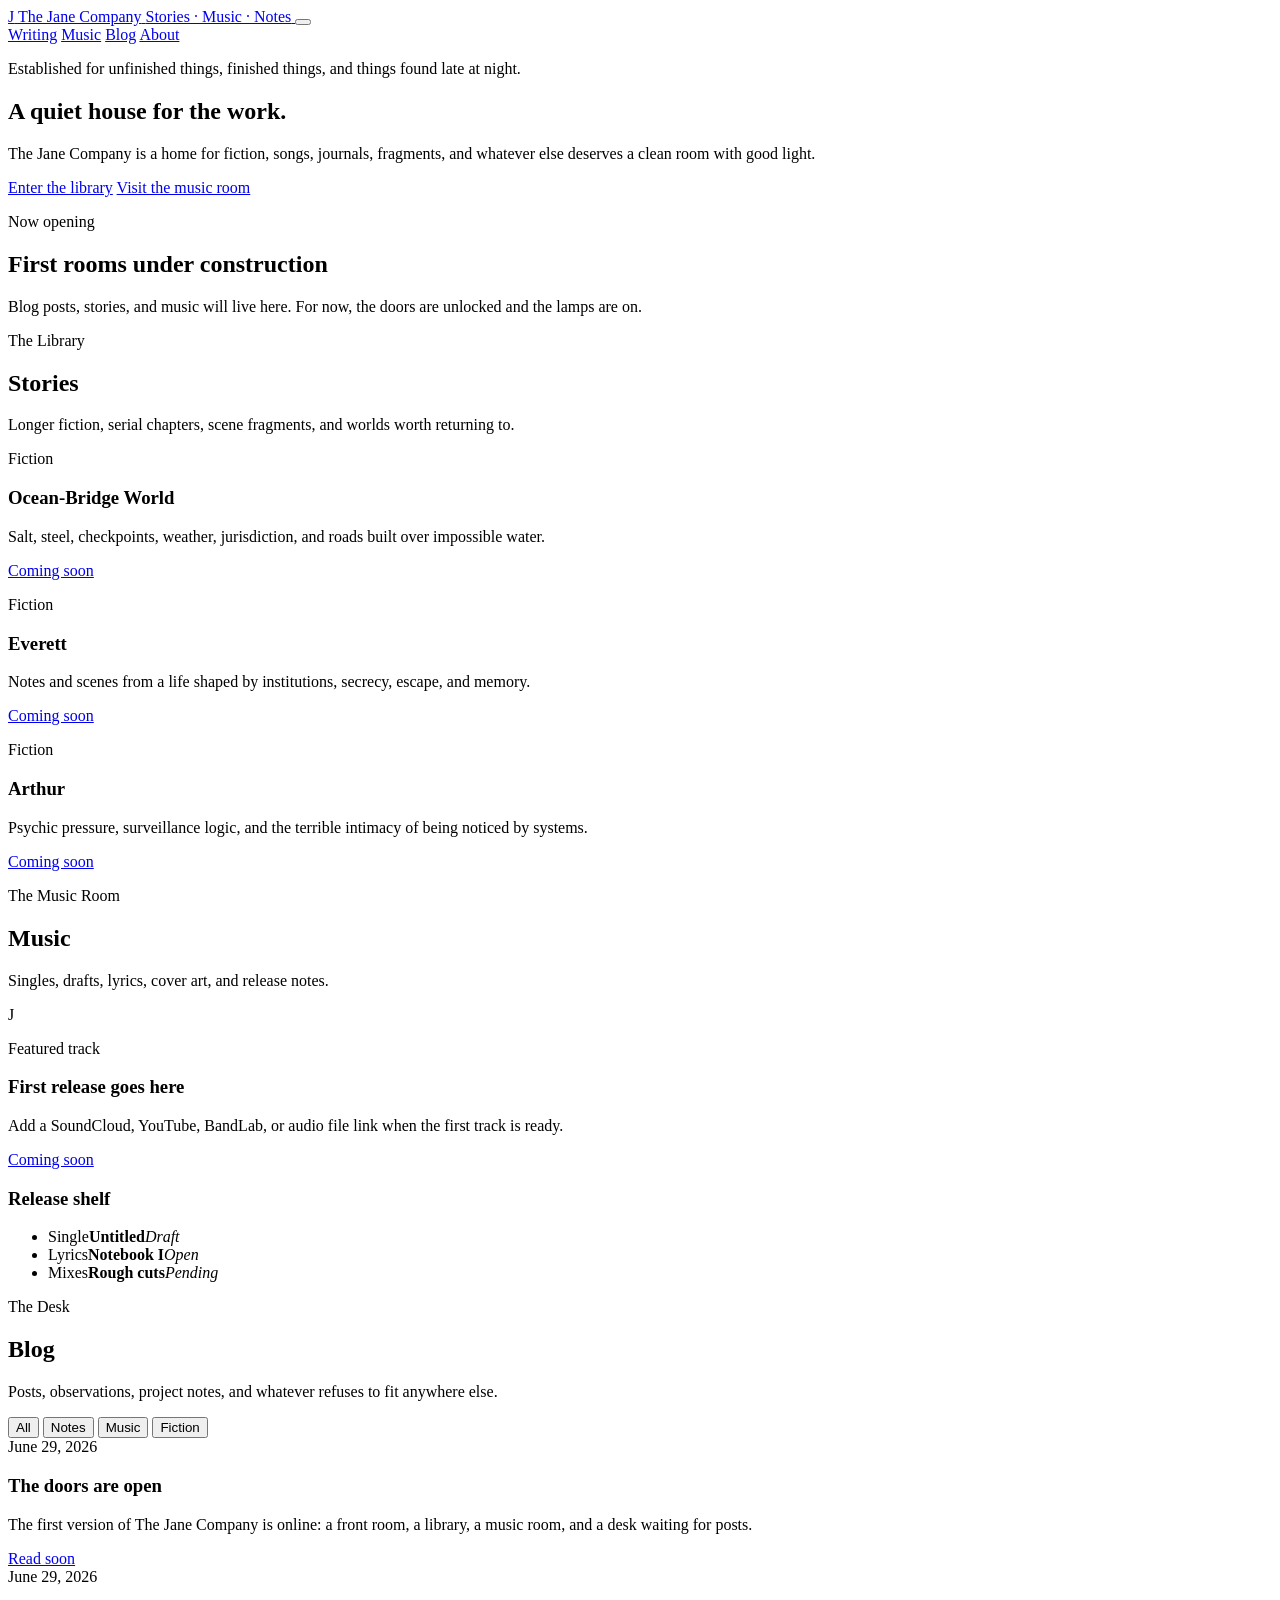
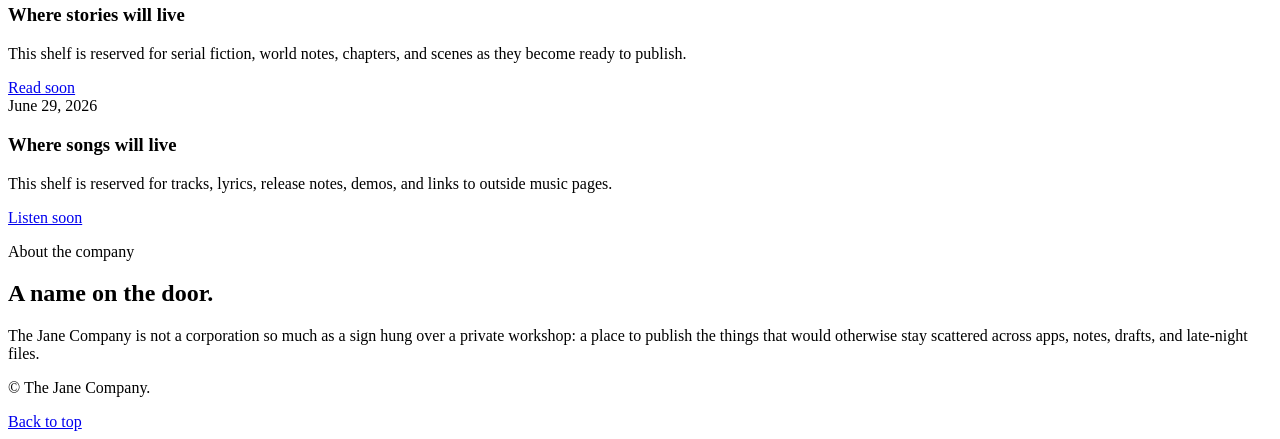
==== index.html @ 26d92b32 "Create first Jane Company homepage" ====
<!doctype html>
<html lang="en">
<head>
  <meta charset="utf-8" />
  <meta name="viewport" content="width=device-width, initial-scale=1" />
  <title>The Jane Company</title>
  <meta name="description" content="The Jane Company: stories, music, notes, and other works by Jane." />
  <meta name="theme-color" content="#efe6d2" />
  <link rel="stylesheet" href="styles.css" />
</head>
<body>
  <div class="site-shell">
    <header class="site-header" id="top">
      <a class="brand" href="#top" aria-label="The Jane Company home">
        <span class="brand-mark">J</span>
        <span>
          <span class="brand-name">The Jane Company</span>
          <span class="brand-line">Stories · Music · Notes</span>
        </span>
      </a>

      <button class="menu-toggle" type="button" aria-label="Open navigation" aria-expanded="false">
        <span></span>
        <span></span>
      </button>

      <nav class="site-nav" aria-label="Primary navigation">
        <a href="#writing">Writing</a>
        <a href="#music">Music</a>
        <a href="#journal">Blog</a>
        <a href="#about">About</a>
      </nav>
    </header>

    <main>
      <section class="hero section-panel" aria-labelledby="hero-title">
        <div class="hero-copy">
          <p class="eyebrow">Established for unfinished things, finished things, and things found late at night.</p>
          <h1 id="hero-title">A quiet house for the work.</h1>
          <p class="hero-text">
            The Jane Company is a home for fiction, songs, journals, fragments, and whatever else deserves a clean room with good light.
          </p>
          <div class="hero-actions" aria-label="Featured links">
            <a class="button primary" href="#writing">Enter the library</a>
            <a class="button" href="#music">Visit the music room</a>
          </div>
        </div>

        <aside class="notice-card" aria-label="Current notice">
          <p class="notice-label">Now opening</p>
          <h2>First rooms under construction</h2>
          <p>
            Blog posts, stories, and music will live here. For now, the doors are unlocked and the lamps are on.
          </p>
        </aside>
      </section>

      <section class="collection section-panel" id="writing" aria-labelledby="writing-title">
        <div class="section-heading">
          <p class="eyebrow">The Library</p>
          <h2 id="writing-title">Stories</h2>
          <p>Longer fiction, serial chapters, scene fragments, and worlds worth returning to.</p>
        </div>

        <div class="card-grid">
          <article class="work-card">
            <p class="card-kicker">Fiction</p>
            <h3>Ocean-Bridge World</h3>
            <p>
              Salt, steel, checkpoints, weather, jurisdiction, and roads built over impossible water.
            </p>
            <a href="#" aria-label="Ocean-Bridge World coming soon">Coming soon</a>
          </article>

          <article class="work-card">
            <p class="card-kicker">Fiction</p>
            <h3>Everett</h3>
            <p>
              Notes and scenes from a life shaped by institutions, secrecy, escape, and memory.
            </p>
            <a href="#" aria-label="Everett coming soon">Coming soon</a>
          </article>

          <article class="work-card">
            <p class="card-kicker">Fiction</p>
            <h3>Arthur</h3>
            <p>
              Psychic pressure, surveillance logic, and the terrible intimacy of being noticed by systems.
            </p>
            <a href="#" aria-label="Arthur coming soon">Coming soon</a>
          </article>
        </div>
      </section>

      <section class="music section-panel" id="music" aria-labelledby="music-title">
        <div class="section-heading">
          <p class="eyebrow">The Music Room</p>
          <h2 id="music-title">Music</h2>
          <p>Singles, drafts, lyrics, cover art, and release notes.</p>
        </div>

        <div class="music-board">
          <article class="record-card">
            <div class="record-art" aria-hidden="true">
              <span>J</span>
            </div>
            <div>
              <p class="card-kicker">Featured track</p>
              <h3>First release goes here</h3>
              <p>
                Add a SoundCloud, YouTube, BandLab, or audio file link when the first track is ready.
              </p>
              <a class="button small" href="#" aria-label="Music link coming soon">Coming soon</a>
            </div>
          </article>

          <div class="music-notes">
            <h3>Release shelf</h3>
            <ul>
              <li><span>Single</span><strong>Untitled</strong><em>Draft</em></li>
              <li><span>Lyrics</span><strong>Notebook I</strong><em>Open</em></li>
              <li><span>Mixes</span><strong>Rough cuts</strong><em>Pending</em></li>
            </ul>
          </div>
        </div>
      </section>

      <section class="journal section-panel" id="journal" aria-labelledby="journal-title">
        <div class="section-heading">
          <p class="eyebrow">The Desk</p>
          <h2 id="journal-title">Blog</h2>
          <p>Posts, observations, project notes, and whatever refuses to fit anywhere else.</p>
        </div>

        <div class="filter-row" aria-label="Post filters">
          <button class="filter-button active" type="button" data-filter="all">All</button>
          <button class="filter-button" type="button" data-filter="notes">Notes</button>
          <button class="filter-button" type="button" data-filter="music">Music</button>
          <button class="filter-button" type="button" data-filter="fiction">Fiction</button>
        </div>

        <div class="post-list" id="post-list">
          <article class="post-card" data-kind="notes">
            <time datetime="2026-06-29">June 29, 2026</time>
            <h3>The doors are open</h3>
            <p>
              The first version of The Jane Company is online: a front room, a library, a music room, and a desk waiting for posts.
            </p>
            <a href="#">Read soon</a>
          </article>

          <article class="post-card" data-kind="fiction">
            <time datetime="2026-06-29">June 29, 2026</time>
            <h3>Where stories will live</h3>
            <p>
              This shelf is reserved for serial fiction, world notes, chapters, and scenes as they become ready to publish.
            </p>
            <a href="#">Read soon</a>
          </article>

          <article class="post-card" data-kind="music">
            <time datetime="2026-06-29">June 29, 2026</time>
            <h3>Where songs will live</h3>
            <p>
              This shelf is reserved for tracks, lyrics, release notes, demos, and links to outside music pages.
            </p>
            <a href="#">Listen soon</a>
          </article>
        </div>
      </section>

      <section class="about section-panel" id="about" aria-labelledby="about-title">
        <div class="section-heading narrow">
          <p class="eyebrow">About the company</p>
          <h2 id="about-title">A name on the door.</h2>
          <p>
            The Jane Company is not a corporation so much as a sign hung over a private workshop: a place to publish the things that would otherwise stay scattered across apps, notes, drafts, and late-night files.
          </p>
        </div>
      </section>
    </main>

    <footer class="site-footer">
      <p>© <span id="year"></span> The Jane Company.</p>
      <a href="#top">Back to top</a>
    </footer>
  </div>

  <script src="script.js"></script>
</body>
</html>
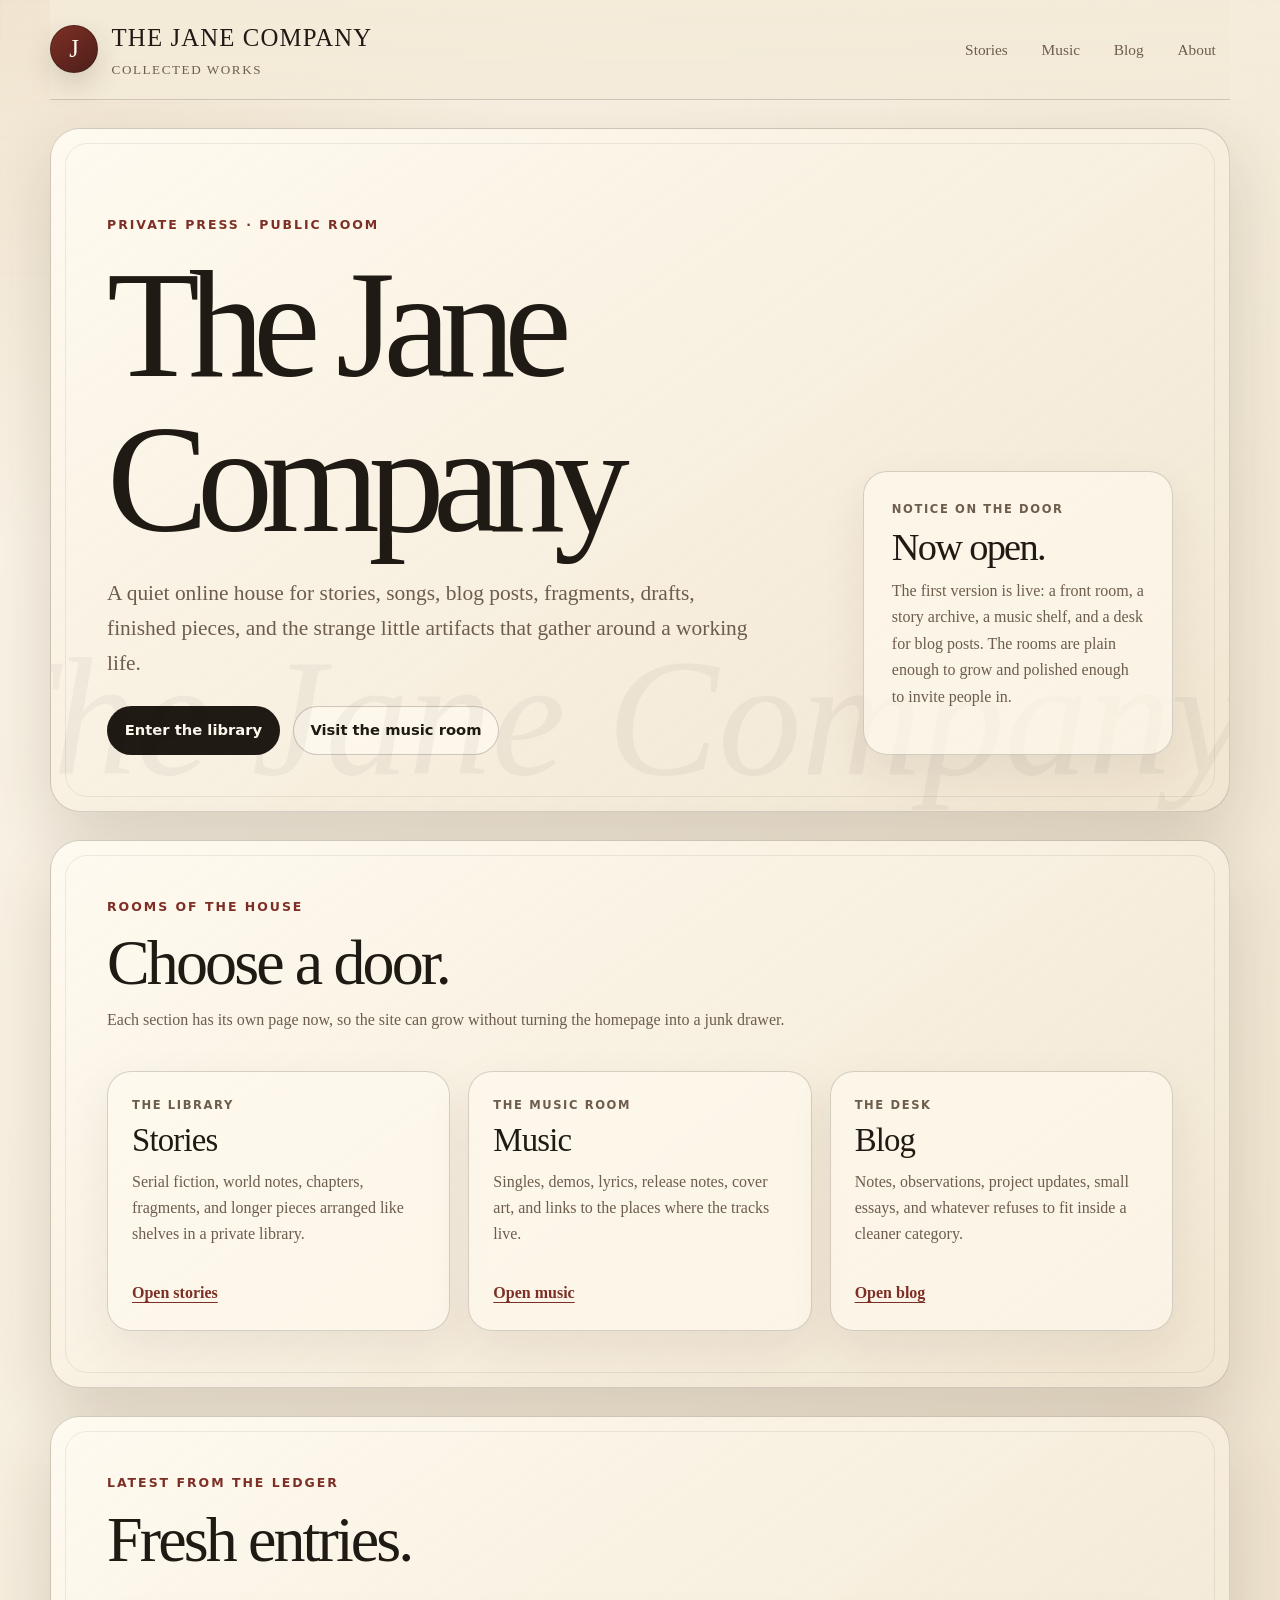
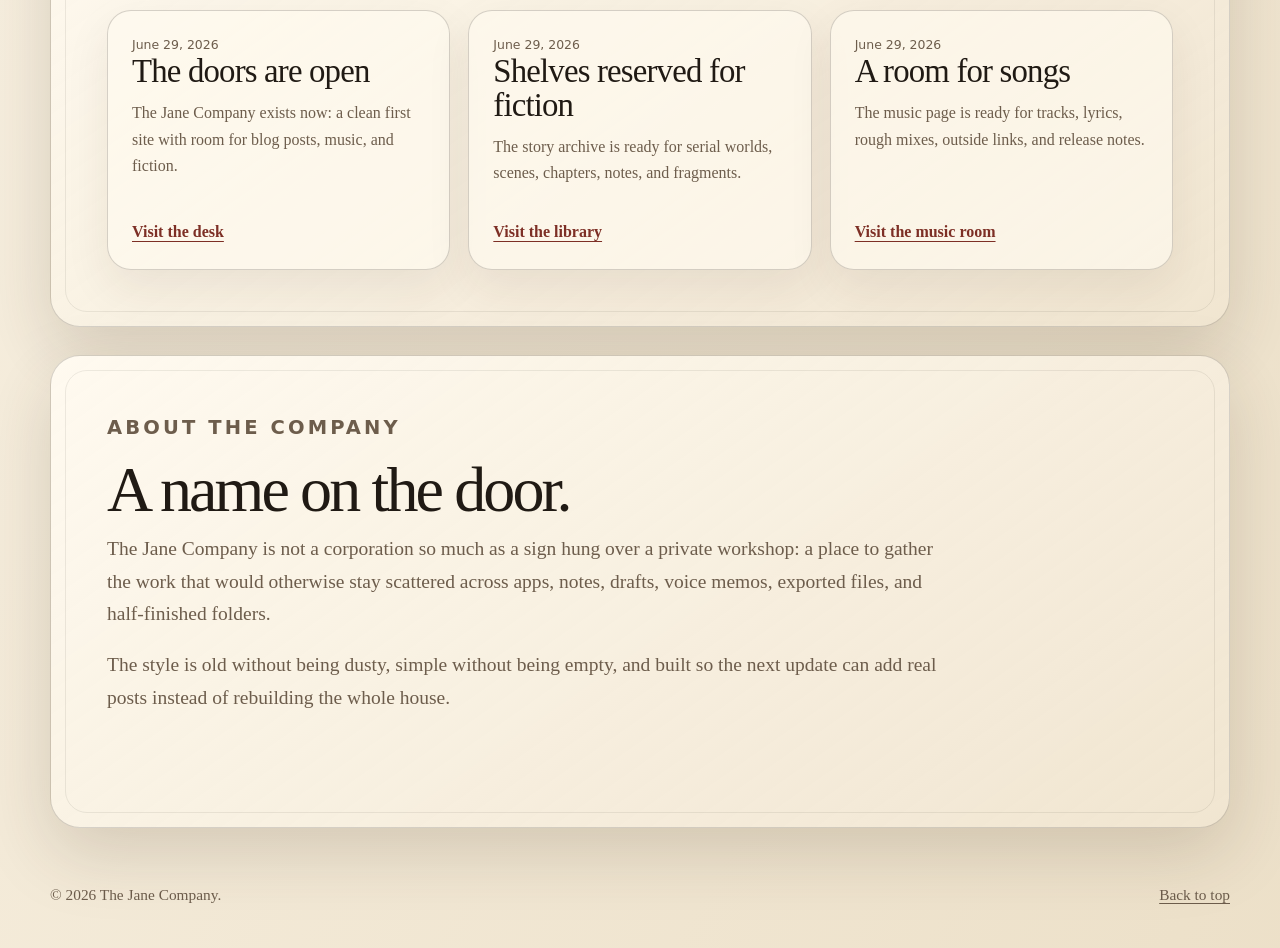
==== commit e9ef3940: "Polish homepage into publishing-house landing page" ====
--- a/index.html
+++ b/index.html
@@ -4,18 +4,18 @@
   <meta charset="utf-8" />
   <meta name="viewport" content="width=device-width, initial-scale=1" />
   <title>The Jane Company</title>
-  <meta name="description" content="The Jane Company: stories, music, notes, and other works by Jane." />
+  <meta name="description" content="The Jane Company: stories, music, blog posts, notes, and collected works by Jane." />
   <meta name="theme-color" content="#efe6d2" />
   <link rel="stylesheet" href="styles.css" />
 </head>
 <body>
   <div class="site-shell">
     <header class="site-header" id="top">
-      <a class="brand" href="#top" aria-label="The Jane Company home">
+      <a class="brand" href="index.html" aria-label="The Jane Company home">
         <span class="brand-mark">J</span>
         <span>
           <span class="brand-name">The Jane Company</span>
-          <span class="brand-line">Stories · Music · Notes</span>
+          <span class="brand-line">Collected works</span>
         </span>
       </a>
 
@@ -25,9 +25,9 @@
       </button>
 
       <nav class="site-nav" aria-label="Primary navigation">
-        <a href="#writing">Writing</a>
-        <a href="#music">Music</a>
-        <a href="#journal">Blog</a>
+        <a href="stories/">Stories</a>
+        <a href="music/">Music</a>
+        <a href="blog/">Blog</a>
         <a href="#about">About</a>
       </nav>
     </header>
@@ -35,136 +35,95 @@
     <main>
       <section class="hero section-panel" aria-labelledby="hero-title">
         <div class="hero-copy">
-          <p class="eyebrow">Established for unfinished things, finished things, and things found late at night.</p>
-          <h1 id="hero-title">A quiet house for the work.</h1>
+          <p class="eyebrow">Private press · public room</p>
+          <h1 id="hero-title">The Jane Company</h1>
           <p class="hero-text">
-            The Jane Company is a home for fiction, songs, journals, fragments, and whatever else deserves a clean room with good light.
+            A quiet online house for stories, songs, blog posts, fragments, drafts, finished pieces, and the strange little artifacts that gather around a working life.
           </p>
           <div class="hero-actions" aria-label="Featured links">
-            <a class="button primary" href="#writing">Enter the library</a>
-            <a class="button" href="#music">Visit the music room</a>
+            <a class="button primary" href="stories/">Enter the library</a>
+            <a class="button" href="music/">Visit the music room</a>
           </div>
         </div>
 
         <aside class="notice-card" aria-label="Current notice">
-          <p class="notice-label">Now opening</p>
-          <h2>First rooms under construction</h2>
+          <p class="notice-label">Notice on the door</p>
+          <h2>Now open.</h2>
           <p>
-            Blog posts, stories, and music will live here. For now, the doors are unlocked and the lamps are on.
+            The first version is live: a front room, a story archive, a music shelf, and a desk for blog posts. The rooms are plain enough to grow and polished enough to invite people in.
           </p>
         </aside>
       </section>
 
-      <section class="collection section-panel" id="writing" aria-labelledby="writing-title">
+      <section class="collection section-panel" aria-labelledby="rooms-title">
         <div class="section-heading">
-          <p class="eyebrow">The Library</p>
-          <h2 id="writing-title">Stories</h2>
-          <p>Longer fiction, serial chapters, scene fragments, and worlds worth returning to.</p>
+          <p class="eyebrow">Rooms of the house</p>
+          <h2 id="rooms-title">Choose a door.</h2>
+          <p>Each section has its own page now, so the site can grow without turning the homepage into a junk drawer.</p>
         </div>
 
-        <div class="card-grid">
-          <article class="work-card">
-            <p class="card-kicker">Fiction</p>
-            <h3>Ocean-Bridge World</h3>
+        <div class="card-grid feature-grid">
+          <article class="work-card feature-card">
+            <p class="card-kicker">The Library</p>
+            <h3>Stories</h3>
             <p>
-              Salt, steel, checkpoints, weather, jurisdiction, and roads built over impossible water.
+              Serial fiction, world notes, chapters, fragments, and longer pieces arranged like shelves in a private library.
             </p>
-            <a href="#" aria-label="Ocean-Bridge World coming soon">Coming soon</a>
+            <a href="stories/">Open stories</a>
           </article>
 
-          <article class="work-card">
-            <p class="card-kicker">Fiction</p>
-            <h3>Everett</h3>
+          <article class="work-card feature-card">
+            <p class="card-kicker">The Music Room</p>
+            <h3>Music</h3>
             <p>
-              Notes and scenes from a life shaped by institutions, secrecy, escape, and memory.
+              Singles, demos, lyrics, release notes, cover art, and links to the places where the tracks live.
             </p>
-            <a href="#" aria-label="Everett coming soon">Coming soon</a>
+            <a href="music/">Open music</a>
           </article>
 
-          <article class="work-card">
-            <p class="card-kicker">Fiction</p>
-            <h3>Arthur</h3>
+          <article class="work-card feature-card">
+            <p class="card-kicker">The Desk</p>
+            <h3>Blog</h3>
             <p>
-              Psychic pressure, surveillance logic, and the terrible intimacy of being noticed by systems.
+              Notes, observations, project updates, small essays, and whatever refuses to fit inside a cleaner category.
             </p>
-            <a href="#" aria-label="Arthur coming soon">Coming soon</a>
+            <a href="blog/">Open blog</a>
           </article>
         </div>
       </section>
 
-      <section class="music section-panel" id="music" aria-labelledby="music-title">
+      <section class="ledger section-panel" aria-labelledby="ledger-title">
         <div class="section-heading">
-          <p class="eyebrow">The Music Room</p>
-          <h2 id="music-title">Music</h2>
-          <p>Singles, drafts, lyrics, cover art, and release notes.</p>
+          <p class="eyebrow">Latest from the ledger</p>
+          <h2 id="ledger-title">Fresh entries.</h2>
         </div>
 
-        <div class="music-board">
-          <article class="record-card">
-            <div class="record-art" aria-hidden="true">
-              <span>J</span>
-            </div>
-            <div>
-              <p class="card-kicker">Featured track</p>
-              <h3>First release goes here</h3>
-              <p>
-                Add a SoundCloud, YouTube, BandLab, or audio file link when the first track is ready.
-              </p>
-              <a class="button small" href="#" aria-label="Music link coming soon">Coming soon</a>
-            </div>
-          </article>
-
-          <div class="music-notes">
-            <h3>Release shelf</h3>
-            <ul>
-              <li><span>Single</span><strong>Untitled</strong><em>Draft</em></li>
-              <li><span>Lyrics</span><strong>Notebook I</strong><em>Open</em></li>
-              <li><span>Mixes</span><strong>Rough cuts</strong><em>Pending</em></li>
-            </ul>
-          </div>
-        </div>
-      </section>
-
-      <section class="journal section-panel" id="journal" aria-labelledby="journal-title">
-        <div class="section-heading">
-          <p class="eyebrow">The Desk</p>
-          <h2 id="journal-title">Blog</h2>
-          <p>Posts, observations, project notes, and whatever refuses to fit anywhere else.</p>
-        </div>
-
-        <div class="filter-row" aria-label="Post filters">
-          <button class="filter-button active" type="button" data-filter="all">All</button>
-          <button class="filter-button" type="button" data-filter="notes">Notes</button>
-          <button class="filter-button" type="button" data-filter="music">Music</button>
-          <button class="filter-button" type="button" data-filter="fiction">Fiction</button>
-        </div>
-
-        <div class="post-list" id="post-list">
-          <article class="post-card" data-kind="notes">
+        <div class="post-list">
+          <article class="post-card">
             <time datetime="2026-06-29">June 29, 2026</time>
             <h3>The doors are open</h3>
             <p>
-              The first version of The Jane Company is online: a front room, a library, a music room, and a desk waiting for posts.
+              The Jane Company exists now: a clean first site with room for blog posts, music, and fiction.
             </p>
-            <a href="#">Read soon</a>
+            <a href="blog/">Visit the desk</a>
           </article>
 
-          <article class="post-card" data-kind="fiction">
+          <article class="post-card">
             <time datetime="2026-06-29">June 29, 2026</time>
-            <h3>Where stories will live</h3>
+            <h3>Shelves reserved for fiction</h3>
             <p>
-              This shelf is reserved for serial fiction, world notes, chapters, and scenes as they become ready to publish.
+              The story archive is ready for serial worlds, scenes, chapters, notes, and fragments.
             </p>
-            <a href="#">Read soon</a>
+            <a href="stories/">Visit the library</a>
           </article>
 
-          <article class="post-card" data-kind="music">
+          <article class="post-card">
             <time datetime="2026-06-29">June 29, 2026</time>
-            <h3>Where songs will live</h3>
+            <h3>A room for songs</h3>
             <p>
-              This shelf is reserved for tracks, lyrics, release notes, demos, and links to outside music pages.
+              The music page is ready for tracks, lyrics, rough mixes, outside links, and release notes.
             </p>
-            <a href="#">Listen soon</a>
+            <a href="music/">Visit the music room</a>
           </article>
         </div>
       </section>
@@ -174,7 +133,10 @@
           <p class="eyebrow">About the company</p>
           <h2 id="about-title">A name on the door.</h2>
           <p>
-            The Jane Company is not a corporation so much as a sign hung over a private workshop: a place to publish the things that would otherwise stay scattered across apps, notes, drafts, and late-night files.
+            The Jane Company is not a corporation so much as a sign hung over a private workshop: a place to gather the work that would otherwise stay scattered across apps, notes, drafts, voice memos, exported files, and half-finished folders.
+          </p>
+          <p>
+            The style is old without being dusty, simple without being empty, and built so the next update can add real posts instead of rebuilding the whole house.
           </p>
         </div>
       </section>
--- a/styles.css
+++ b/styles.css
@@ -0,0 +1,561 @@
+:root {
+  --paper: #f3ead8;
+  --paper-deep: #e7d8bc;
+  --ink: #201a14;
+  --muted: #6d5d4c;
+  --line: rgba(32, 26, 20, 0.18);
+  --shadow: rgba(61, 43, 25, 0.17);
+  --seal: #7d2f25;
+  --seal-dark: #4d1f19;
+  --cream: #fffaf0;
+  --gold: #b68a46;
+  --max-width: 1180px;
+}
+
+* {
+  box-sizing: border-box;
+}
+
+html {
+  scroll-behavior: smooth;
+}
+
+body {
+  margin: 0;
+  min-height: 100vh;
+  color: var(--ink);
+  background:
+    radial-gradient(circle at top left, rgba(182, 138, 70, 0.16), transparent 34rem),
+    linear-gradient(120deg, rgba(255, 250, 240, 0.75), rgba(231, 216, 188, 0.55)),
+    var(--paper);
+  font-family: Georgia, "Times New Roman", serif;
+  line-height: 1.65;
+}
+
+body::before {
+  content: "";
+  position: fixed;
+  inset: 0;
+  pointer-events: none;
+  opacity: 0.22;
+  background-image:
+    linear-gradient(rgba(32, 26, 20, 0.05) 1px, transparent 1px),
+    linear-gradient(90deg, rgba(32, 26, 20, 0.035) 1px, transparent 1px);
+  background-size: 34px 34px;
+  mask-image: linear-gradient(to bottom, black, transparent 90%);
+}
+
+img,
+svg {
+  max-width: 100%;
+}
+
+a {
+  color: inherit;
+  text-decoration-thickness: 1px;
+  text-underline-offset: 0.22em;
+}
+
+button,
+a {
+  -webkit-tap-highlight-color: transparent;
+}
+
+.site-shell {
+  width: min(var(--max-width), calc(100% - 32px));
+  margin: 0 auto;
+}
+
+.site-header {
+  position: sticky;
+  top: 0;
+  z-index: 20;
+  display: flex;
+  align-items: center;
+  justify-content: space-between;
+  gap: 1rem;
+  padding: 18px 0;
+  background: linear-gradient(to bottom, rgba(243, 234, 216, 0.96), rgba(243, 234, 216, 0.82));
+  backdrop-filter: blur(16px);
+  border-bottom: 1px solid var(--line);
+}
+
+.brand {
+  display: inline-flex;
+  align-items: center;
+  gap: 0.85rem;
+  text-decoration: none;
+}
+
+.brand-mark {
+  display: grid;
+  place-items: center;
+  width: 48px;
+  height: 48px;
+  border: 1px solid rgba(32, 26, 20, 0.35);
+  background: linear-gradient(145deg, var(--seal), var(--seal-dark));
+  color: var(--cream);
+  border-radius: 50%;
+  font-size: 1.55rem;
+  line-height: 1;
+  box-shadow: 0 12px 28px var(--shadow);
+}
+
+.brand-name,
+.brand-line {
+  display: block;
+}
+
+.brand-name {
+  font-size: clamp(1.15rem, 2vw, 1.55rem);
+  letter-spacing: 0.045em;
+  text-transform: uppercase;
+}
+
+.brand-line {
+  color: var(--muted);
+  font-size: 0.82rem;
+  letter-spacing: 0.12em;
+  text-transform: uppercase;
+}
+
+.site-nav {
+  display: flex;
+  align-items: center;
+  gap: 0.35rem;
+}
+
+.site-nav a {
+  padding: 0.62rem 0.82rem;
+  color: var(--muted);
+  border: 1px solid transparent;
+  border-radius: 999px;
+  text-decoration: none;
+  font-size: 0.96rem;
+}
+
+.site-nav a:hover,
+.site-nav a:focus-visible {
+  color: var(--ink);
+  border-color: var(--line);
+  background: rgba(255, 250, 240, 0.5);
+  outline: none;
+}
+
+.menu-toggle {
+  display: none;
+  width: 46px;
+  height: 42px;
+  border: 1px solid var(--line);
+  border-radius: 999px;
+  background: rgba(255, 250, 240, 0.7);
+}
+
+.menu-toggle span {
+  display: block;
+  width: 19px;
+  height: 1px;
+  margin: 6px auto;
+  background: var(--ink);
+}
+
+.section-panel {
+  position: relative;
+  margin: 28px 0;
+  padding: clamp(24px, 5vw, 56px);
+  border: 1px solid var(--line);
+  border-radius: 30px;
+  background:
+    linear-gradient(145deg, rgba(255, 250, 240, 0.82), rgba(231, 216, 188, 0.6)),
+    var(--cream);
+  box-shadow: 0 24px 70px var(--shadow);
+  overflow: hidden;
+}
+
+.section-panel::after {
+  content: "";
+  position: absolute;
+  inset: 14px;
+  border: 1px solid rgba(32, 26, 20, 0.08);
+  border-radius: 22px;
+  pointer-events: none;
+}
+
+.hero {
+  display: grid;
+  grid-template-columns: minmax(0, 1.45fr) minmax(280px, 0.65fr);
+  align-items: end;
+  gap: clamp(24px, 5vw, 64px);
+  min-height: 620px;
+  padding-top: clamp(42px, 8vw, 86px);
+}
+
+.hero::before {
+  content: "The Jane Company";
+  position: absolute;
+  right: -1rem;
+  bottom: -2.8rem;
+  color: rgba(32, 26, 20, 0.045);
+  font-size: clamp(4.5rem, 13vw, 11rem);
+  font-style: italic;
+  white-space: nowrap;
+  pointer-events: none;
+}
+
+.eyebrow {
+  margin: 0 0 0.8rem;
+  color: var(--seal);
+  font-size: 0.78rem;
+  font-family: ui-sans-serif, system-ui, -apple-system, BlinkMacSystemFont, "Segoe UI", sans-serif;
+  font-weight: 700;
+  letter-spacing: 0.16em;
+  text-transform: uppercase;
+}
+
+h1,
+h2,
+h3,
+p {
+  margin-top: 0;
+}
+
+h1,
+h2,
+h3 {
+  line-height: 1.02;
+  font-weight: 500;
+}
+
+h1 {
+  max-width: 11ch;
+  margin-bottom: 1.1rem;
+  font-size: clamp(4rem, 12vw, 9.5rem);
+  letter-spacing: -0.075em;
+}
+
+h2 {
+  margin-bottom: 0.7rem;
+  font-size: clamp(2.2rem, 5vw, 4.6rem);
+  letter-spacing: -0.045em;
+}
+
+h3 {
+  margin-bottom: 0.7rem;
+  font-size: clamp(1.35rem, 3vw, 2.05rem);
+  letter-spacing: -0.025em;
+}
+
+.hero-text {
+  max-width: 660px;
+  color: var(--muted);
+  font-size: clamp(1.05rem, 2vw, 1.34rem);
+}
+
+.hero-actions,
+.filter-row {
+  display: flex;
+  flex-wrap: wrap;
+  gap: 0.8rem;
+  margin-top: 1.5rem;
+}
+
+.button,
+.filter-button {
+  display: inline-flex;
+  align-items: center;
+  justify-content: center;
+  min-height: 45px;
+  padding: 0.72rem 1.05rem;
+  border: 1px solid rgba(32, 26, 20, 0.22);
+  border-radius: 999px;
+  background: rgba(255, 250, 240, 0.76);
+  color: var(--ink);
+  font-family: ui-sans-serif, system-ui, -apple-system, BlinkMacSystemFont, "Segoe UI", sans-serif;
+  font-size: 0.92rem;
+  font-weight: 700;
+  text-decoration: none;
+  cursor: pointer;
+}
+
+.button.primary,
+.filter-button.active {
+  border-color: transparent;
+  background: var(--ink);
+  color: var(--cream);
+}
+
+.button.small {
+  min-height: 38px;
+  padding: 0.54rem 0.85rem;
+  font-size: 0.83rem;
+}
+
+.notice-card,
+.work-card,
+.record-card,
+.music-notes,
+.post-card {
+  position: relative;
+  border: 1px solid var(--line);
+  background: rgba(255, 250, 240, 0.64);
+  box-shadow: 0 18px 45px rgba(61, 43, 25, 0.08);
+}
+
+.notice-card {
+  padding: 28px;
+  border-radius: 24px;
+}
+
+.notice-label,
+.card-kicker {
+  margin-bottom: 0.55rem;
+  color: var(--muted);
+  font-family: ui-sans-serif, system-ui, -apple-system, BlinkMacSystemFont, "Segoe UI", sans-serif;
+  font-size: 0.72rem;
+  font-weight: 800;
+  letter-spacing: 0.14em;
+  text-transform: uppercase;
+}
+
+.notice-card h2 {
+  font-size: clamp(1.8rem, 3vw, 2.45rem);
+}
+
+.section-heading {
+  max-width: 760px;
+  margin-bottom: clamp(22px, 4vw, 38px);
+}
+
+.section-heading p:last-child,
+.work-card p,
+.record-card p,
+.music-notes li,
+.post-card p,
+.about p,
+.notice-card p:last-child {
+  color: var(--muted);
+}
+
+.section-heading.narrow {
+  max-width: 850px;
+}
+
+.card-grid {
+  display: grid;
+  grid-template-columns: repeat(3, minmax(0, 1fr));
+  gap: 18px;
+}
+
+.work-card,
+.post-card {
+  display: flex;
+  flex-direction: column;
+  min-height: 260px;
+  padding: 24px;
+  border-radius: 24px;
+}
+
+.work-card a,
+.post-card a {
+  margin-top: auto;
+  color: var(--seal);
+  font-weight: 700;
+}
+
+.music-board {
+  display: grid;
+  grid-template-columns: minmax(0, 1.2fr) minmax(280px, 0.8fr);
+  gap: 18px;
+}
+
+.record-card {
+  display: grid;
+  grid-template-columns: 170px minmax(0, 1fr);
+  gap: 24px;
+  align-items: center;
+  padding: 24px;
+  border-radius: 26px;
+}
+
+.record-art {
+  display: grid;
+  place-items: center;
+  aspect-ratio: 1;
+  border: 1px solid rgba(32, 26, 20, 0.22);
+  border-radius: 18px;
+  background:
+    radial-gradient(circle at 30% 20%, rgba(255, 250, 240, 0.23), transparent 38%),
+    linear-gradient(145deg, var(--seal), var(--seal-dark));
+  color: var(--cream);
+  box-shadow: inset 0 0 0 12px rgba(255, 250, 240, 0.07);
+}
+
+.record-art span {
+  font-size: 5rem;
+  line-height: 1;
+}
+
+.music-notes {
+  padding: 24px;
+  border-radius: 26px;
+}
+
+.music-notes ul {
+  display: grid;
+  gap: 10px;
+  margin: 0;
+  padding: 0;
+  list-style: none;
+}
+
+.music-notes li {
+  display: grid;
+  grid-template-columns: 80px 1fr auto;
+  gap: 10px;
+  align-items: center;
+  padding: 12px 0;
+  border-bottom: 1px solid var(--line);
+}
+
+.music-notes li:last-child {
+  border-bottom: 0;
+}
+
+.music-notes span,
+.music-notes em,
+time {
+  color: var(--muted);
+  font-family: ui-sans-serif, system-ui, -apple-system, BlinkMacSystemFont, "Segoe UI", sans-serif;
+  font-size: 0.78rem;
+  font-style: normal;
+}
+
+.post-list {
+  display: grid;
+  grid-template-columns: repeat(3, minmax(0, 1fr));
+  gap: 18px;
+}
+
+.post-card.is-hidden {
+  display: none;
+}
+
+.about {
+  min-height: 360px;
+  display: grid;
+  align-items: center;
+}
+
+.about p {
+  font-size: clamp(1.05rem, 2vw, 1.22rem);
+}
+
+.site-footer {
+  display: flex;
+  align-items: center;
+  justify-content: space-between;
+  gap: 1rem;
+  padding: 26px 0 40px;
+  color: var(--muted);
+  font-size: 0.96rem;
+}
+
+.site-footer p {
+  margin: 0;
+}
+
+@media (max-width: 860px) {
+  .site-shell {
+    width: min(100% - 22px, var(--max-width));
+  }
+
+  .menu-toggle {
+    display: inline-block;
+  }
+
+  .site-nav {
+    position: absolute;
+    top: calc(100% + 8px);
+    right: 0;
+    display: none;
+    width: min(260px, calc(100vw - 28px));
+    padding: 10px;
+    border: 1px solid var(--line);
+    border-radius: 18px;
+    background: rgba(255, 250, 240, 0.96);
+    box-shadow: 0 18px 45px var(--shadow);
+  }
+
+  .site-nav.open {
+    display: grid;
+  }
+
+  .site-nav a {
+    border-radius: 12px;
+  }
+
+  .hero,
+  .music-board,
+  .record-card {
+    grid-template-columns: 1fr;
+  }
+
+  .hero {
+    min-height: unset;
+  }
+
+  .card-grid,
+  .post-list {
+    grid-template-columns: 1fr;
+  }
+
+  .record-art {
+    width: min(210px, 100%);
+  }
+
+  .music-notes li {
+    grid-template-columns: 1fr;
+  }
+}
+
+@media (max-width: 520px) {
+  .site-header {
+    align-items: flex-start;
+  }
+
+  .brand-mark {
+    width: 42px;
+    height: 42px;
+    font-size: 1.35rem;
+  }
+
+  .brand-line {
+    font-size: 0.68rem;
+  }
+
+  .section-panel {
+    margin: 18px 0;
+    border-radius: 22px;
+  }
+
+  .section-panel::after {
+    inset: 9px;
+    border-radius: 16px;
+  }
+
+  h1 {
+    font-size: clamp(3.45rem, 18vw, 5.8rem);
+  }
+
+  .hero-actions,
+  .filter-row,
+  .site-footer {
+    align-items: stretch;
+    flex-direction: column;
+  }
+
+  .button,
+  .filter-button {
+    width: 100%;
+  }
+}
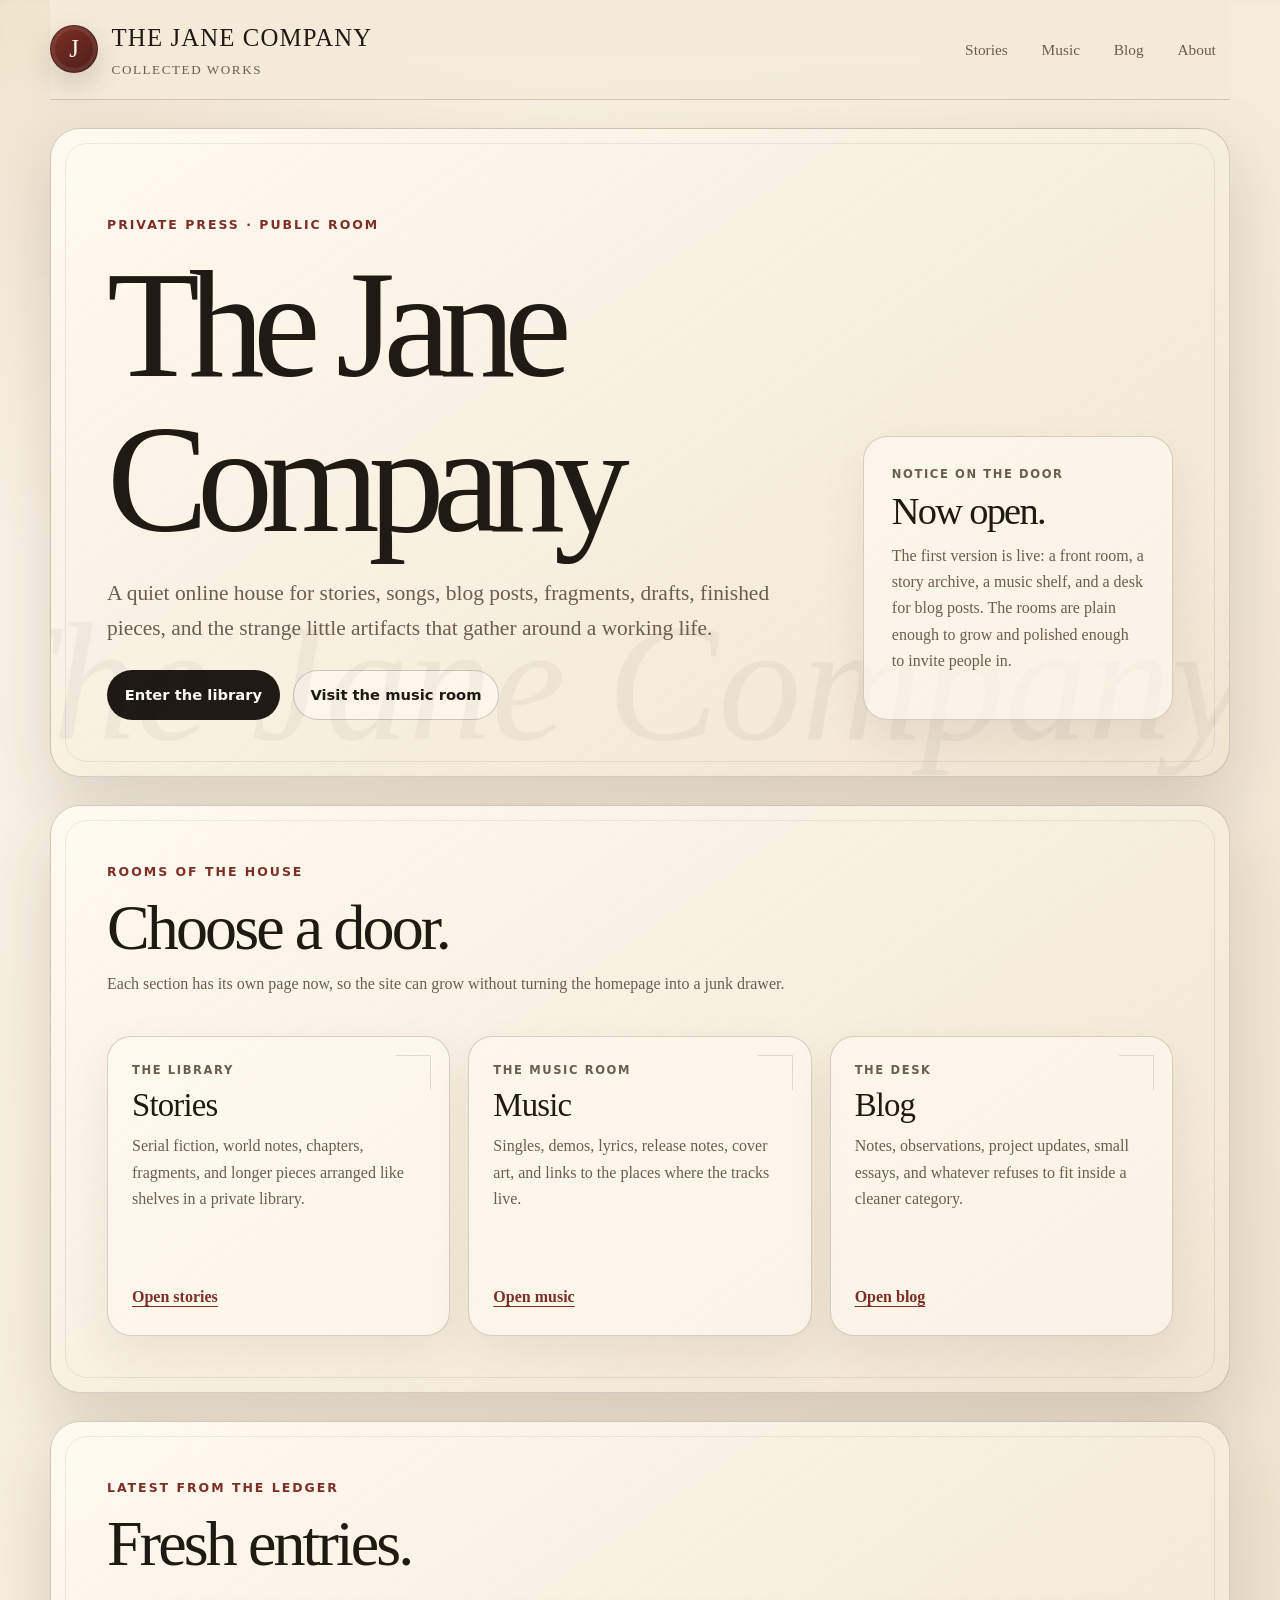
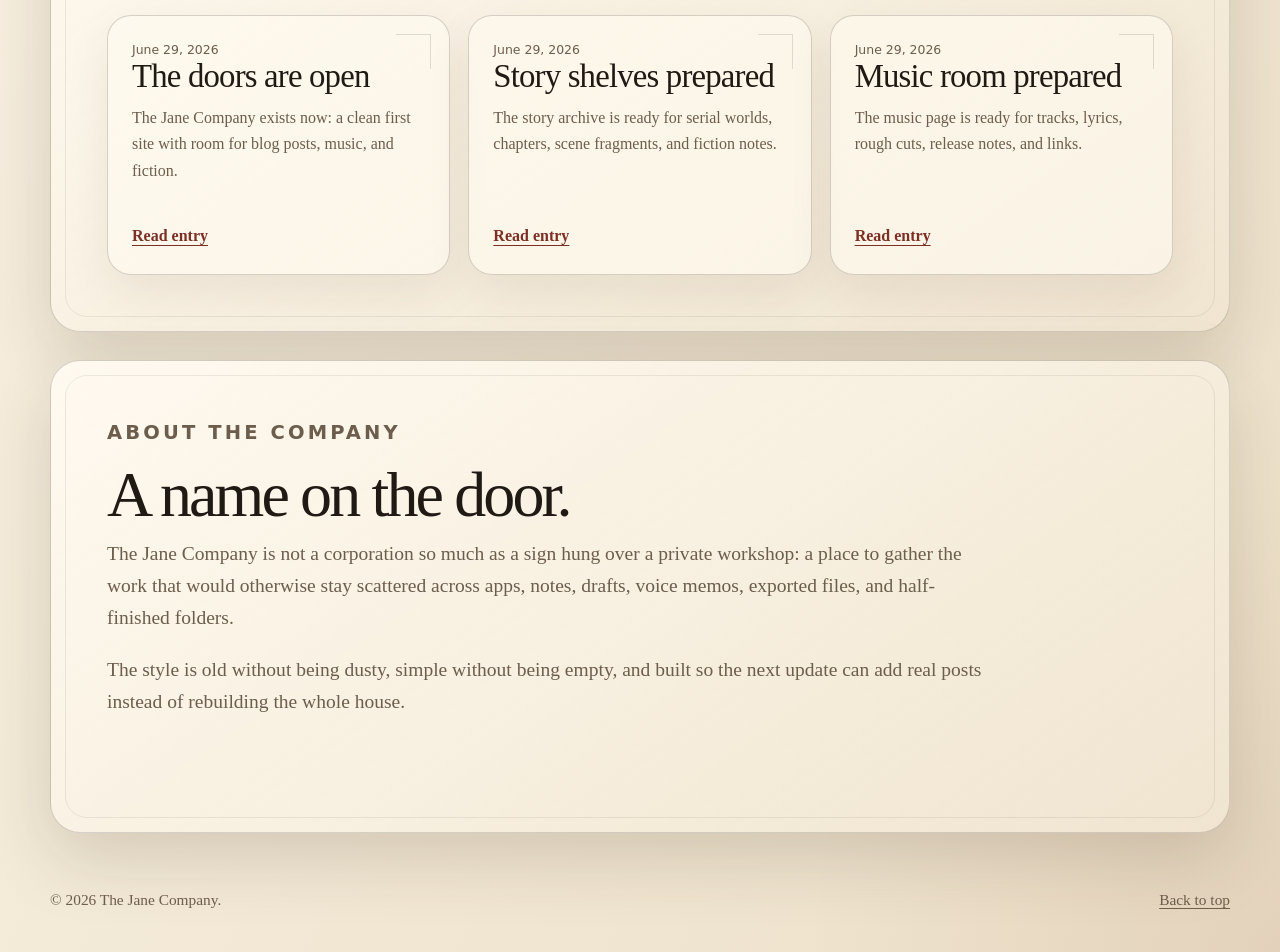
==== commit d670b980: "Render latest posts from content archive" ====
--- a/index.html
+++ b/index.html
@@ -98,32 +98,10 @@
           <h2 id="ledger-title">Fresh entries.</h2>
         </div>
 
-        <div class="post-list">
+        <div class="post-list" data-post-list data-limit="3">
           <article class="post-card">
-            <time datetime="2026-06-29">June 29, 2026</time>
-            <h3>The doors are open</h3>
-            <p>
-              The Jane Company exists now: a clean first site with room for blog posts, music, and fiction.
-            </p>
-            <a href="blog/">Visit the desk</a>
-          </article>
-
-          <article class="post-card">
-            <time datetime="2026-06-29">June 29, 2026</time>
-            <h3>Shelves reserved for fiction</h3>
-            <p>
-              The story archive is ready for serial worlds, scenes, chapters, notes, and fragments.
-            </p>
-            <a href="stories/">Visit the library</a>
-          </article>
-
-          <article class="post-card">
-            <time datetime="2026-06-29">June 29, 2026</time>
-            <h3>A room for songs</h3>
-            <p>
-              The music page is ready for tracks, lyrics, rough mixes, outside links, and release notes.
-            </p>
-            <a href="music/">Visit the music room</a>
+            <h3>Loading entries</h3>
+            <p>The desk is opening the archive.</p>
           </article>
         </div>
       </section>
@@ -149,5 +127,6 @@
   </div>
 
   <script src="script.js"></script>
+  <script src="content-loader.js" data-posts-url="content/posts.json" data-post-base="post/"></script>
 </body>
 </html>
--- a/styles.css
+++ b/styles.css
@@ -1,9 +1,10 @@
 :root {
   --paper: #f3ead8;
-  --paper-deep: #e7d8bc;
+  --paper-deep: #e2d0ae;
   --ink: #201a14;
   --muted: #6d5d4c;
   --line: rgba(32, 26, 20, 0.18);
+  --line-strong: rgba(32, 26, 20, 0.32);
   --shadow: rgba(61, 43, 25, 0.17);
   --seal: #7d2f25;
   --seal-dark: #4d1f19;
@@ -12,21 +13,18 @@
   --max-width: 1180px;
 }
 
-* {
-  box-sizing: border-box;
-}
-
-html {
-  scroll-behavior: smooth;
-}
+* { box-sizing: border-box; }
+
+html { scroll-behavior: smooth; }
 
 body {
   margin: 0;
   min-height: 100vh;
   color: var(--ink);
   background:
-    radial-gradient(circle at top left, rgba(182, 138, 70, 0.16), transparent 34rem),
-    linear-gradient(120deg, rgba(255, 250, 240, 0.75), rgba(231, 216, 188, 0.55)),
+    radial-gradient(circle at top left, rgba(182, 138, 70, 0.18), transparent 34rem),
+    radial-gradient(circle at bottom right, rgba(125, 47, 37, 0.08), transparent 30rem),
+    linear-gradient(120deg, rgba(255, 250, 240, 0.78), rgba(231, 216, 188, 0.58)),
     var(--paper);
   font-family: Georgia, "Times New Roman", serif;
   line-height: 1.65;
@@ -37,31 +35,32 @@
   position: fixed;
   inset: 0;
   pointer-events: none;
-  opacity: 0.22;
+  opacity: 0.23;
   background-image:
     linear-gradient(rgba(32, 26, 20, 0.05) 1px, transparent 1px),
     linear-gradient(90deg, rgba(32, 26, 20, 0.035) 1px, transparent 1px);
   background-size: 34px 34px;
-  mask-image: linear-gradient(to bottom, black, transparent 90%);
-}
-
-img,
-svg {
-  max-width: 100%;
-}
-
-a {
-  color: inherit;
-  text-decoration-thickness: 1px;
-  text-underline-offset: 0.22em;
-}
-
-button,
-a {
-  -webkit-tap-highlight-color: transparent;
-}
+  mask-image: linear-gradient(to bottom, black, transparent 92%);
+}
+
+body::after {
+  content: "";
+  position: fixed;
+  inset: 0;
+  pointer-events: none;
+  opacity: 0.2;
+  background-image: radial-gradient(rgba(32, 26, 20, 0.13) 0.7px, transparent 0.7px);
+  background-size: 6px 6px;
+  mix-blend-mode: multiply;
+}
+
+a { color: inherit; text-decoration-thickness: 1px; text-underline-offset: 0.22em; }
+button, a { -webkit-tap-highlight-color: transparent; }
+img, svg { max-width: 100%; }
 
 .site-shell {
+  position: relative;
+  z-index: 1;
   width: min(var(--max-width), calc(100% - 32px));
   margin: 0 auto;
 }
@@ -75,7 +74,7 @@
   justify-content: space-between;
   gap: 1rem;
   padding: 18px 0;
-  background: linear-gradient(to bottom, rgba(243, 234, 216, 0.96), rgba(243, 234, 216, 0.82));
+  background: linear-gradient(to bottom, rgba(243, 234, 216, 0.98), rgba(243, 234, 216, 0.86));
   backdrop-filter: blur(16px);
   border-bottom: 1px solid var(--line);
 }
@@ -98,33 +97,14 @@
   border-radius: 50%;
   font-size: 1.55rem;
   line-height: 1;
-  box-shadow: 0 12px 28px var(--shadow);
-}
-
-.brand-name,
-.brand-line {
-  display: block;
-}
-
-.brand-name {
-  font-size: clamp(1.15rem, 2vw, 1.55rem);
-  letter-spacing: 0.045em;
-  text-transform: uppercase;
-}
-
-.brand-line {
-  color: var(--muted);
-  font-size: 0.82rem;
-  letter-spacing: 0.12em;
-  text-transform: uppercase;
-}
-
-.site-nav {
-  display: flex;
-  align-items: center;
-  gap: 0.35rem;
-}
-
+  box-shadow: 0 12px 28px var(--shadow), inset 0 0 0 4px rgba(255, 250, 240, 0.08);
+}
+
+.brand-name, .brand-line { display: block; }
+.brand-name { font-size: clamp(1.15rem, 2vw, 1.55rem); letter-spacing: 0.045em; text-transform: uppercase; }
+.brand-line { color: var(--muted); font-size: 0.82rem; letter-spacing: 0.12em; text-transform: uppercase; }
+
+.site-nav { display: flex; align-items: center; gap: 0.35rem; }
 .site-nav a {
   padding: 0.62rem 0.82rem;
   color: var(--muted);
@@ -133,12 +113,12 @@
   text-decoration: none;
   font-size: 0.96rem;
 }
-
 .site-nav a:hover,
-.site-nav a:focus-visible {
+.site-nav a:focus-visible,
+.site-nav a[aria-current="page"] {
   color: var(--ink);
   border-color: var(--line);
-  background: rgba(255, 250, 240, 0.5);
+  background: rgba(255, 250, 240, 0.58);
   outline: none;
 }
 
@@ -150,14 +130,7 @@
   border-radius: 999px;
   background: rgba(255, 250, 240, 0.7);
 }
-
-.menu-toggle span {
-  display: block;
-  width: 19px;
-  height: 1px;
-  margin: 6px auto;
-  background: var(--ink);
-}
+.menu-toggle span { display: block; width: 19px; height: 1px; margin: 6px auto; background: var(--ink); }
 
 .section-panel {
   position: relative;
@@ -166,12 +139,11 @@
   border: 1px solid var(--line);
   border-radius: 30px;
   background:
-    linear-gradient(145deg, rgba(255, 250, 240, 0.82), rgba(231, 216, 188, 0.6)),
+    linear-gradient(145deg, rgba(255, 250, 240, 0.86), rgba(231, 216, 188, 0.62)),
     var(--cream);
   box-shadow: 0 24px 70px var(--shadow);
   overflow: hidden;
 }
-
 .section-panel::after {
   content: "";
   position: absolute;
@@ -189,8 +161,7 @@
   min-height: 620px;
   padding-top: clamp(42px, 8vw, 86px);
 }
-
-.hero::before {
+.hero::before, .page-hero::before {
   content: "The Jane Company";
   position: absolute;
   right: -1rem;
@@ -201,66 +172,30 @@
   white-space: nowrap;
   pointer-events: none;
 }
+.page-hero { min-height: 420px; display: grid; align-items: end; }
+.page-hero .hero-text { max-width: 780px; }
 
 .eyebrow {
   margin: 0 0 0.8rem;
   color: var(--seal);
   font-size: 0.78rem;
   font-family: ui-sans-serif, system-ui, -apple-system, BlinkMacSystemFont, "Segoe UI", sans-serif;
-  font-weight: 700;
+  font-weight: 800;
   letter-spacing: 0.16em;
   text-transform: uppercase;
 }
 
-h1,
-h2,
-h3,
-p {
-  margin-top: 0;
-}
-
-h1,
-h2,
-h3 {
-  line-height: 1.02;
-  font-weight: 500;
-}
-
-h1 {
-  max-width: 11ch;
-  margin-bottom: 1.1rem;
-  font-size: clamp(4rem, 12vw, 9.5rem);
-  letter-spacing: -0.075em;
-}
-
-h2 {
-  margin-bottom: 0.7rem;
-  font-size: clamp(2.2rem, 5vw, 4.6rem);
-  letter-spacing: -0.045em;
-}
-
-h3 {
-  margin-bottom: 0.7rem;
-  font-size: clamp(1.35rem, 3vw, 2.05rem);
-  letter-spacing: -0.025em;
-}
-
-.hero-text {
-  max-width: 660px;
-  color: var(--muted);
-  font-size: clamp(1.05rem, 2vw, 1.34rem);
-}
-
-.hero-actions,
-.filter-row {
-  display: flex;
-  flex-wrap: wrap;
-  gap: 0.8rem;
-  margin-top: 1.5rem;
-}
-
-.button,
-.filter-button {
+h1, h2, h3, p { margin-top: 0; }
+h1, h2, h3 { line-height: 1.02; font-weight: 500; }
+h1 { max-width: 12ch; margin-bottom: 1.1rem; font-size: clamp(4rem, 12vw, 9.5rem); letter-spacing: -0.075em; }
+.page-hero h1 { max-width: 13ch; font-size: clamp(3.8rem, 10vw, 7.8rem); }
+h2 { margin-bottom: 0.7rem; font-size: clamp(2.2rem, 5vw, 4.6rem); letter-spacing: -0.045em; }
+h3 { margin-bottom: 0.7rem; font-size: clamp(1.35rem, 3vw, 2.05rem); letter-spacing: -0.025em; }
+
+.hero-text { max-width: 700px; color: var(--muted); font-size: clamp(1.05rem, 2vw, 1.34rem); }
+.hero-actions, .filter-row { display: flex; flex-wrap: wrap; gap: 0.8rem; margin-top: 1.5rem; }
+
+.button, .filter-button {
   display: inline-flex;
   align-items: center;
   justify-content: center;
@@ -272,42 +207,22 @@
   color: var(--ink);
   font-family: ui-sans-serif, system-ui, -apple-system, BlinkMacSystemFont, "Segoe UI", sans-serif;
   font-size: 0.92rem;
-  font-weight: 700;
+  font-weight: 800;
   text-decoration: none;
   cursor: pointer;
 }
-
-.button.primary,
-.filter-button.active {
-  border-color: transparent;
-  background: var(--ink);
-  color: var(--cream);
-}
-
-.button.small {
-  min-height: 38px;
-  padding: 0.54rem 0.85rem;
-  font-size: 0.83rem;
-}
-
-.notice-card,
-.work-card,
-.record-card,
-.music-notes,
-.post-card {
+.button:hover, .filter-button:hover { transform: translateY(-1px); }
+.button.primary, .filter-button.active { border-color: transparent; background: var(--ink); color: var(--cream); }
+.button.small { min-height: 38px; padding: 0.54rem 0.85rem; font-size: 0.83rem; }
+
+.notice-card, .work-card, .record-card, .music-notes, .post-card, .archive-card, .essay-card, .quote-card {
   position: relative;
   border: 1px solid var(--line);
   background: rgba(255, 250, 240, 0.64);
   box-shadow: 0 18px 45px rgba(61, 43, 25, 0.08);
 }
-
-.notice-card {
-  padding: 28px;
-  border-radius: 24px;
-}
-
-.notice-label,
-.card-kicker {
+.notice-card { padding: 28px; border-radius: 24px; }
+.notice-label, .card-kicker {
   margin-bottom: 0.55rem;
   color: var(--muted);
   font-family: ui-sans-serif, system-ui, -apple-system, BlinkMacSystemFont, "Segoe UI", sans-serif;
@@ -316,58 +231,32 @@
   letter-spacing: 0.14em;
   text-transform: uppercase;
 }
-
-.notice-card h2 {
-  font-size: clamp(1.8rem, 3vw, 2.45rem);
-}
-
-.section-heading {
-  max-width: 760px;
-  margin-bottom: clamp(22px, 4vw, 38px);
-}
-
-.section-heading p:last-child,
-.work-card p,
-.record-card p,
-.music-notes li,
-.post-card p,
-.about p,
-.notice-card p:last-child {
-  color: var(--muted);
-}
-
-.section-heading.narrow {
-  max-width: 850px;
-}
-
-.card-grid {
+.notice-card h2 { font-size: clamp(1.8rem, 3vw, 2.45rem); }
+
+.section-heading { max-width: 760px; margin-bottom: clamp(22px, 4vw, 38px); }
+.section-heading p:last-child, .work-card p, .record-card p, .music-notes li, .post-card p, .archive-card p, .essay-card p, .quote-card p, .about p, .notice-card p:last-child { color: var(--muted); }
+.section-heading.narrow { max-width: 880px; }
+
+.card-grid, .post-list, .archive-grid {
   display: grid;
   grid-template-columns: repeat(3, minmax(0, 1fr));
   gap: 18px;
 }
-
-.work-card,
-.post-card {
+.work-card, .post-card, .archive-card, .essay-card {
   display: flex;
   flex-direction: column;
   min-height: 260px;
   padding: 24px;
   border-radius: 24px;
 }
-
-.work-card a,
-.post-card a {
-  margin-top: auto;
-  color: var(--seal);
-  font-weight: 700;
-}
+.work-card a, .post-card a, .archive-card a, .essay-card a { margin-top: auto; color: var(--seal); font-weight: 700; }
+.feature-card { min-height: 300px; }
 
 .music-board {
   display: grid;
   grid-template-columns: minmax(0, 1.2fr) minmax(280px, 0.8fr);
   gap: 18px;
 }
-
 .record-card {
   display: grid;
   grid-template-columns: 170px minmax(0, 1fr);
@@ -376,7 +265,6 @@
   padding: 24px;
   border-radius: 26px;
 }
-
 .record-art {
   display: grid;
   place-items: center;
@@ -389,25 +277,9 @@
   color: var(--cream);
   box-shadow: inset 0 0 0 12px rgba(255, 250, 240, 0.07);
 }
-
-.record-art span {
-  font-size: 5rem;
-  line-height: 1;
-}
-
-.music-notes {
-  padding: 24px;
-  border-radius: 26px;
-}
-
-.music-notes ul {
-  display: grid;
-  gap: 10px;
-  margin: 0;
-  padding: 0;
-  list-style: none;
-}
-
+.record-art span { font-size: 5rem; line-height: 1; }
+.music-notes { padding: 24px; border-radius: 26px; }
+.music-notes ul { display: grid; gap: 10px; margin: 0; padding: 0; list-style: none; }
 .music-notes li {
   display: grid;
   grid-template-columns: 80px 1fr auto;
@@ -416,39 +288,49 @@
   padding: 12px 0;
   border-bottom: 1px solid var(--line);
 }
-
-.music-notes li:last-child {
-  border-bottom: 0;
-}
-
-.music-notes span,
-.music-notes em,
-time {
+.music-notes li:last-child { border-bottom: 0; }
+.music-notes span, .music-notes em, time, .meta-line {
   color: var(--muted);
   font-family: ui-sans-serif, system-ui, -apple-system, BlinkMacSystemFont, "Segoe UI", sans-serif;
   font-size: 0.78rem;
   font-style: normal;
 }
 
-.post-list {
-  display: grid;
-  grid-template-columns: repeat(3, minmax(0, 1fr));
+.post-card.is-hidden { display: none; }
+.about { min-height: 360px; display: grid; align-items: center; }
+.about p, .essay-body p { font-size: clamp(1.05rem, 2vw, 1.22rem); }
+
+.archive-card::before, .feature-card::before, .post-card::before {
+  content: "";
+  position: absolute;
+  top: 18px;
+  right: 18px;
+  width: 34px;
+  height: 34px;
+  border-top: 1px solid var(--line-strong);
+  border-right: 1px solid var(--line-strong);
+  opacity: 0.42;
+}
+
+.split-layout {
+  display: grid;
+  grid-template-columns: minmax(0, 1fr) 320px;
   gap: 18px;
-}
-
-.post-card.is-hidden {
-  display: none;
-}
-
-.about {
-  min-height: 360px;
-  display: grid;
-  align-items: center;
-}
-
-.about p {
-  font-size: clamp(1.05rem, 2vw, 1.22rem);
-}
+  align-items: start;
+}
+.essay-card { min-height: 0; }
+.essay-card + .essay-card { margin-top: 18px; }
+.quote-card { padding: 26px; border-radius: 24px; }
+.quote-card blockquote { margin: 0; font-size: clamp(1.35rem, 3vw, 2rem); line-height: 1.16; letter-spacing: -0.035em; }
+.quote-card cite { display: block; margin-top: 1rem; color: var(--muted); font-style: normal; }
+
+.editorial-note {
+  padding: 18px 0 0;
+  margin-top: 18px;
+  border-top: 1px solid var(--line);
+  color: var(--muted);
+}
+.back-link { display: inline-block; margin-bottom: 1.1rem; color: var(--seal); font-weight: 700; }
 
 .site-footer {
   display: flex;
@@ -459,103 +341,40 @@
   color: var(--muted);
   font-size: 0.96rem;
 }
-
-.site-footer p {
-  margin: 0;
-}
-
-@media (max-width: 860px) {
-  .site-shell {
-    width: min(100% - 22px, var(--max-width));
-  }
-
-  .menu-toggle {
-    display: inline-block;
-  }
-
+.site-footer p { margin: 0; }
+
+@media (max-width: 900px) {
+  .site-shell { width: min(100% - 22px, var(--max-width)); }
+  .menu-toggle { display: inline-block; }
   .site-nav {
     position: absolute;
     top: calc(100% + 8px);
     right: 0;
     display: none;
-    width: min(260px, calc(100vw - 28px));
+    width: min(280px, calc(100vw - 28px));
     padding: 10px;
     border: 1px solid var(--line);
     border-radius: 18px;
     background: rgba(255, 250, 240, 0.96);
     box-shadow: 0 18px 45px var(--shadow);
   }
-
-  .site-nav.open {
-    display: grid;
-  }
-
-  .site-nav a {
-    border-radius: 12px;
-  }
-
-  .hero,
-  .music-board,
-  .record-card {
-    grid-template-columns: 1fr;
-  }
-
-  .hero {
-    min-height: unset;
-  }
-
-  .card-grid,
-  .post-list {
-    grid-template-columns: 1fr;
-  }
-
-  .record-art {
-    width: min(210px, 100%);
-  }
-
-  .music-notes li {
-    grid-template-columns: 1fr;
-  }
+  .site-nav.open { display: grid; }
+  .site-nav a { border-radius: 12px; }
+  .hero, .music-board, .record-card, .split-layout { grid-template-columns: 1fr; }
+  .hero { min-height: unset; }
+  .card-grid, .post-list, .archive-grid { grid-template-columns: 1fr; }
+  .record-art { width: min(210px, 100%); }
+  .music-notes li { grid-template-columns: 1fr; }
 }
 
 @media (max-width: 520px) {
-  .site-header {
-    align-items: flex-start;
-  }
-
-  .brand-mark {
-    width: 42px;
-    height: 42px;
-    font-size: 1.35rem;
-  }
-
-  .brand-line {
-    font-size: 0.68rem;
-  }
-
-  .section-panel {
-    margin: 18px 0;
-    border-radius: 22px;
-  }
-
-  .section-panel::after {
-    inset: 9px;
-    border-radius: 16px;
-  }
-
-  h1 {
-    font-size: clamp(3.45rem, 18vw, 5.8rem);
-  }
-
-  .hero-actions,
-  .filter-row,
-  .site-footer {
-    align-items: stretch;
-    flex-direction: column;
-  }
-
-  .button,
-  .filter-button {
-    width: 100%;
-  }
-}
+  .site-header { align-items: flex-start; }
+  .brand-mark { width: 42px; height: 42px; font-size: 1.35rem; }
+  .brand-line { font-size: 0.68rem; }
+  .section-panel { margin: 18px 0; border-radius: 22px; }
+  .section-panel::after { inset: 9px; border-radius: 16px; }
+  h1 { font-size: clamp(3.45rem, 18vw, 5.8rem); }
+  .page-hero h1 { font-size: clamp(3.2rem, 17vw, 5.2rem); }
+  .hero-actions, .filter-row, .site-footer { align-items: stretch; flex-direction: column; }
+  .button, .filter-button { width: 100%; }
+}
